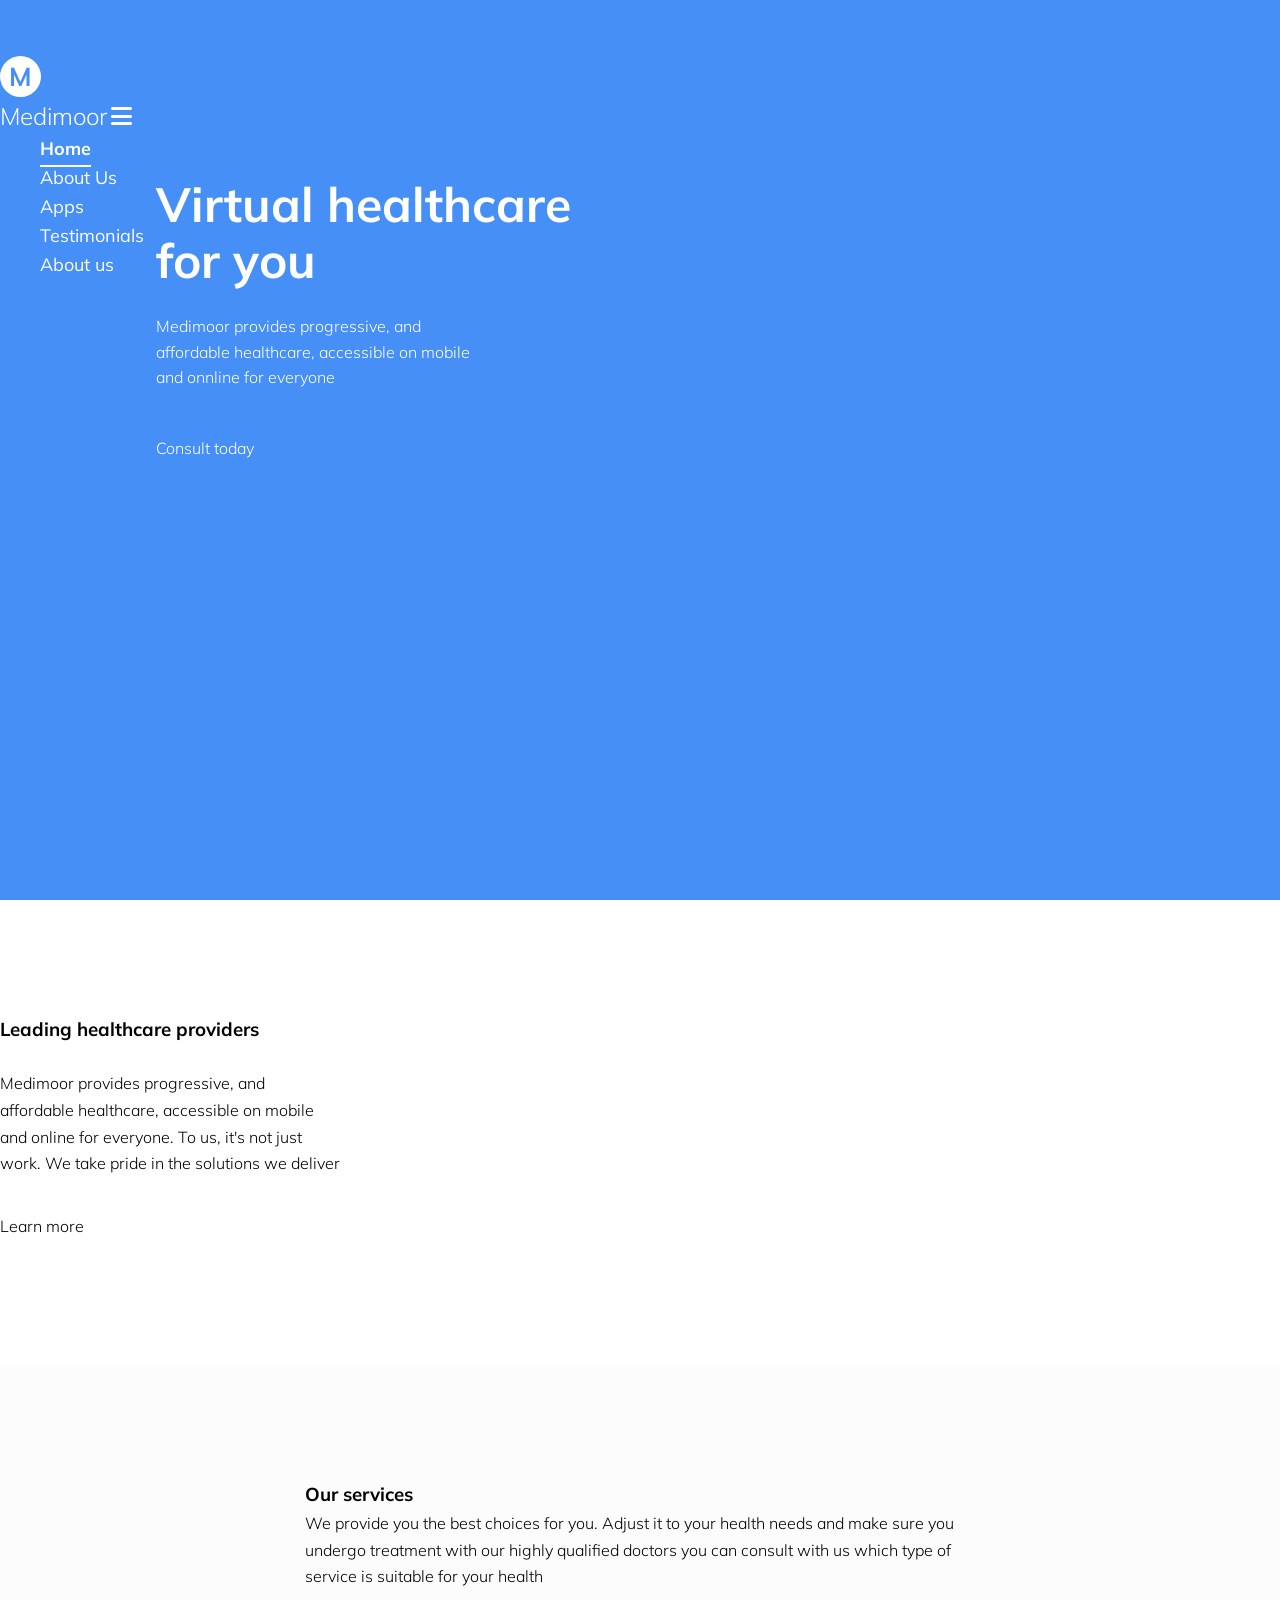
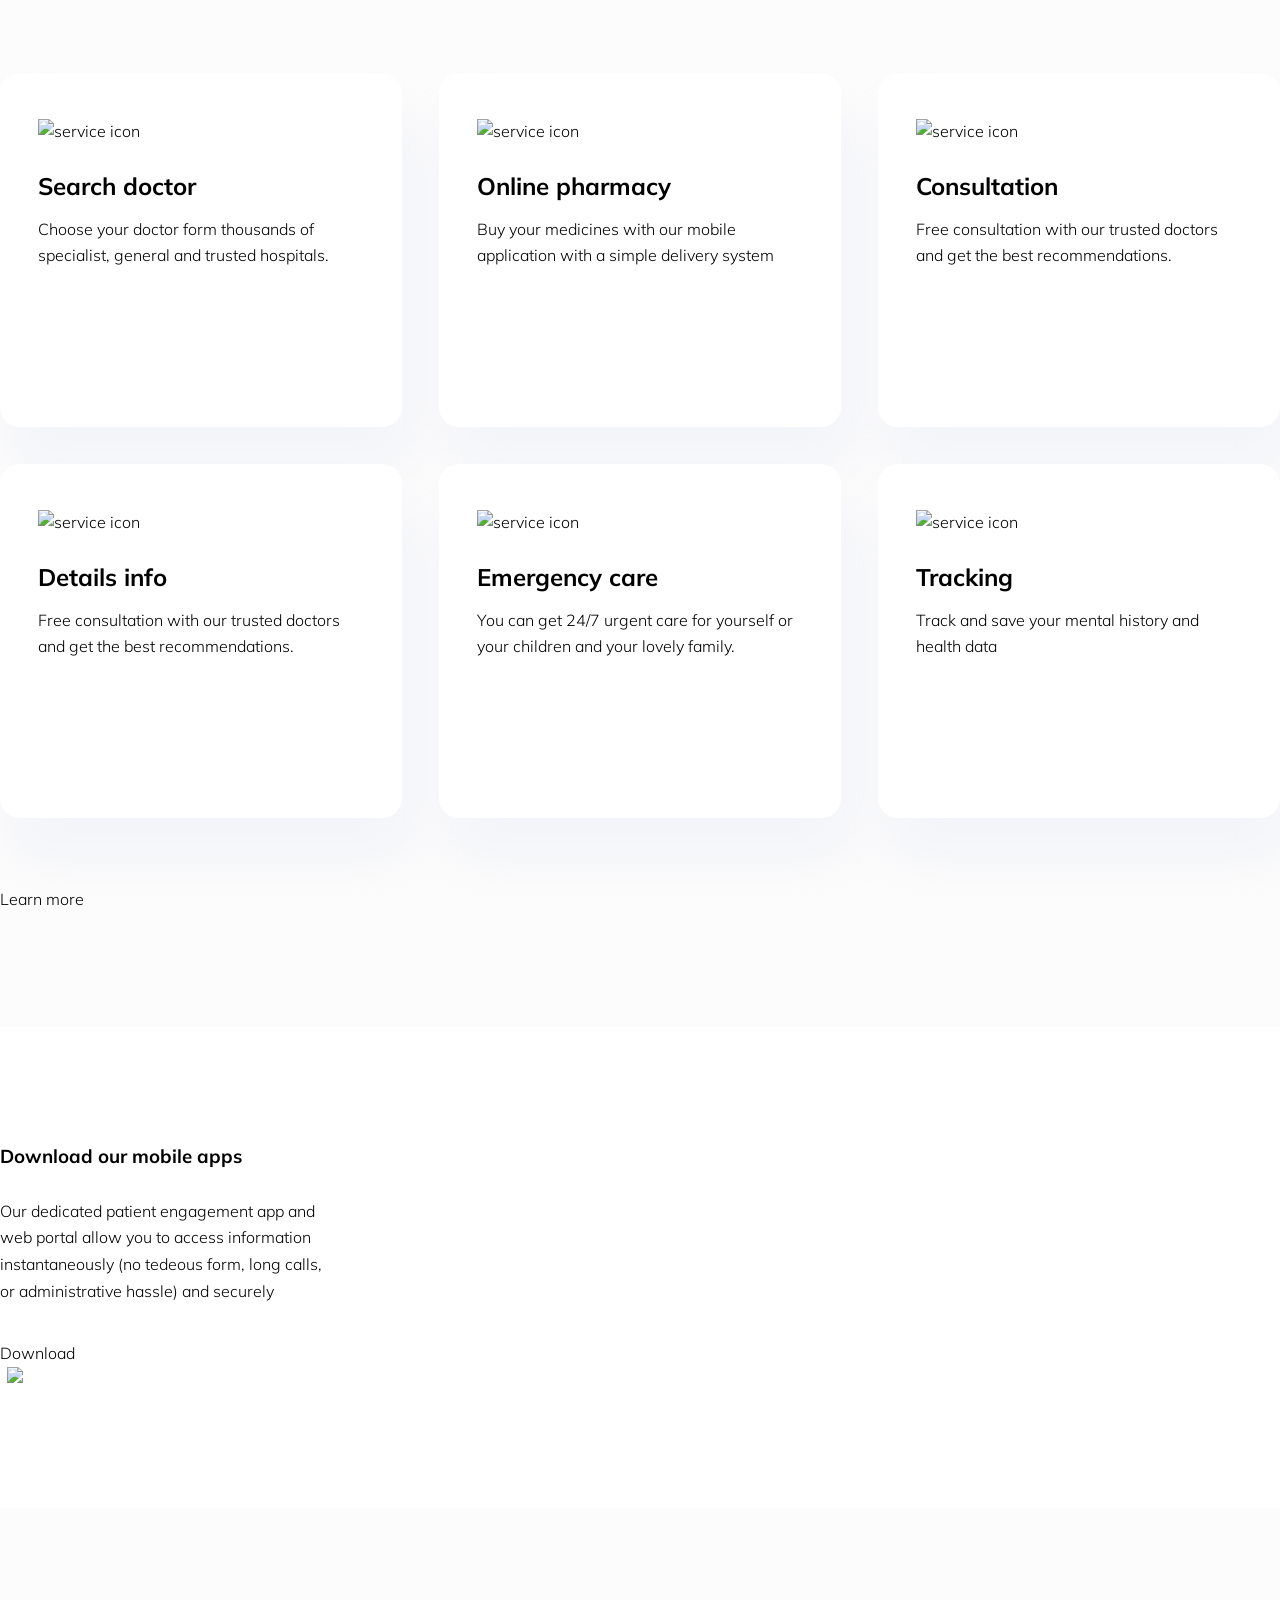
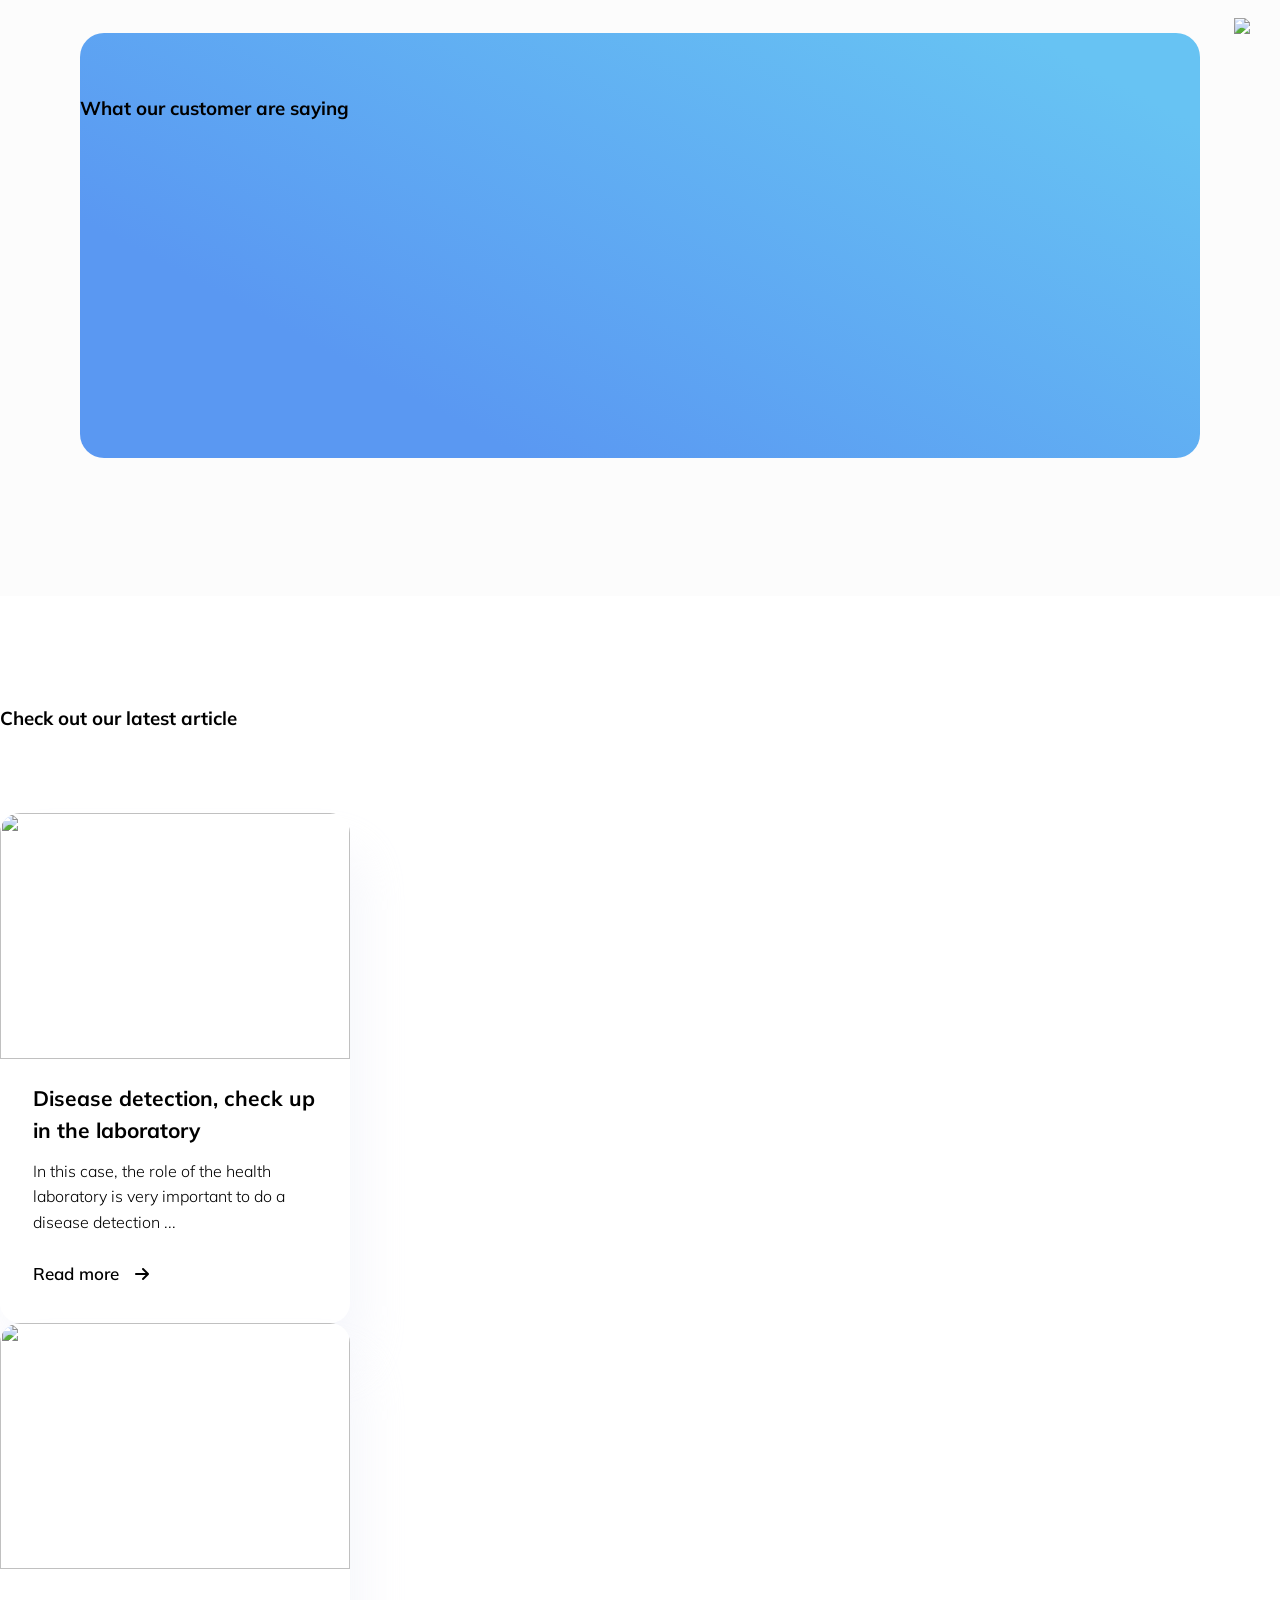
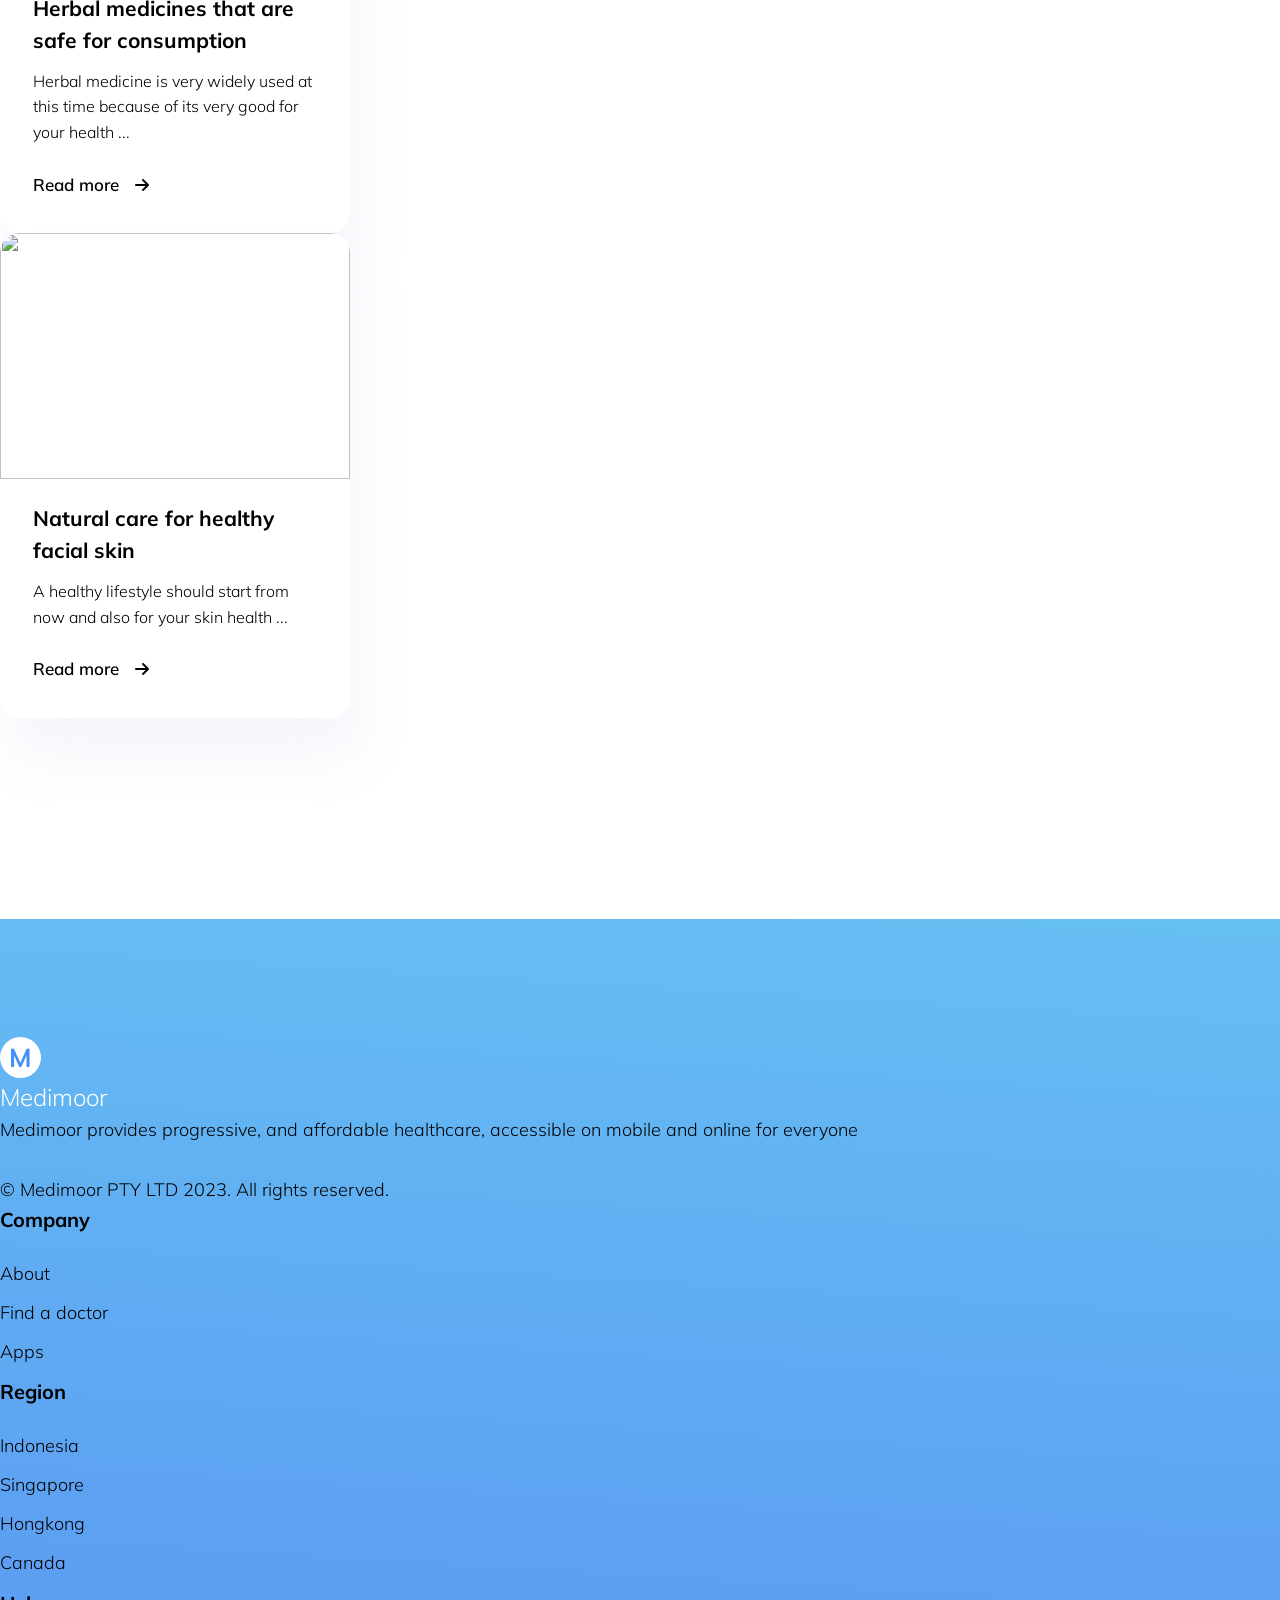
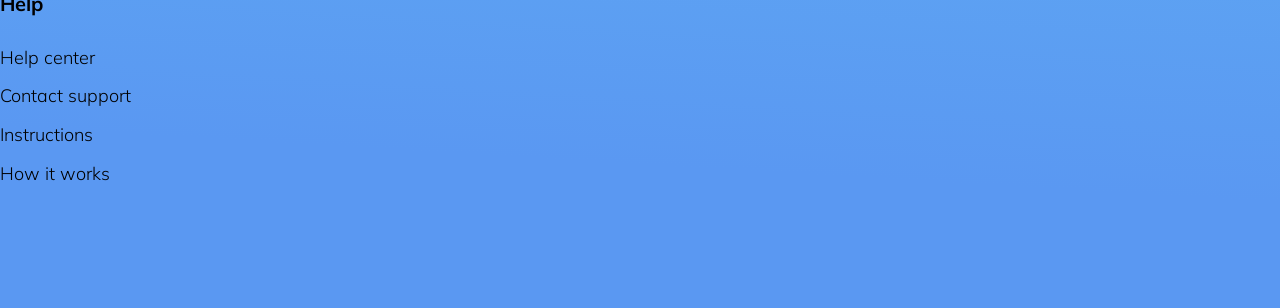
==== index.html @ f3611251 "initialising work" ====
<!doctype html>
<html>
  <head>
    <meta charset="utf-8" />
    <meta http-equiv="X-UA-Compatible" content="IE=edge" />
    <title>Medimoor</title>
    <meta name="description" content="" />
    <meta name="viewport" content="width=device-width, initial-scale=1" />
    <!-- font awesome -->
    <link
      rel="stylesheet"
      href="https://cdnjs.cloudflare.com/ajax/libs/font-awesome/6.4.0/css/all.min.css"
      integrity="sha512-iecdLmaskl7CVkqkXNQ/ZH/XLlvWZOJyj7Yy7tcenmpD1ypASozpmT/E0iPtmFIB46ZmdtAc9eNBvH0H/ZpiBw=="
      crossorigin="anonymous"
      referrerpolicy="no-referrer"
    />
    <!-- owl carousel -->
    <link
      rel="stylesheet"
      href="https://cdnjs.cloudflare.com/ajax/libs/OwlCarousel2/2.3.4/assets/owl.carousel.min.css"
      integrity="sha512-tS3S5qG0BlhnQROyJXvNjeEM4UpMXHrQfTGmbQ1gKmelCxlSEBUaxhRBj/EFTzpbP4RVSrpEikbmdJobCvhE3g=="
      crossorigin="anonymous"
      referrerpolicy="no-referrer"
    />
    <link
      rel="stylesheet"
      href="https://cdnjs.cloudflare.com/ajax/libs/OwlCarousel2/2.3.4/assets/owl.theme.default.min.css"
      integrity="sha512-sMXtMNL1zRzolHYKEujM2AqCLUR9F2C4/05cdbxjjLSRvMQIciEPCQZo++nk7go3BtSuK9kfa/s+a4f4i5pLkw=="
      crossorigin="anonymous"
      referrerpolicy="no-referrer"
    />
    <!-- custom css -->
    <link rel="stylesheet" href="assets/css/main.css" />
    <link rel="stylesheet" href="assets/css/utilities.css" />
    <!-- normalize.css -->
    <link
      rel="stylesheet"
      href="https://cdnjs.cloudflare.com/ajax/libs/normalize/8.0.1/normalize.min.css"
      integrity="sha512-NhSC1YmyruXifcj/KFRWoC561YpHpc5Jtzgvbuzx5VozKpWvQ+4nXhPdFgmx8xqexRcpAglTj9sIBWINXa8x5w=="
      crossorigin="anonymous"
      referrerpolicy="no-referrer"
    />
  </head>
  <body>
    <div class="page-wrapper">
      <!-- header -->
      <header class="header">
        <nav class="navbar">
          <div class="container">
            <div
              class="navbar-content d-flex justify-content-between align-items-center"
            >
              <div
                class="brand-and-toggler d-flex align-items-center justify-content-between"
              >
                <a href="#" class="navbar-brand d-flex align-items-center">
                  <span class="brand-shape d-inline-block text-white">M</span>
                  <span class="brand-text fw-7">Medimoor</span>
                </a>
                <button type="button" class="d-none navbar-show-btn">
                  <i class="fas fa-bars"></i>
                </button>
              </div>

              <div class="navbar-box">
                <button type="button" class="navbar-hide-btn">
                  <i class="fas fa-times"></i>
                </button>

                <ul class="navbar-nav d-flex align-items-center">
                  <li class="nav-item">
                    <a
                      href="#"
                      class="nav-link text-white nav-active text-nowrap"
                      >Home</a
                    >
                  </li>
                  <li class="nav-item">
                    <a href="#" class="nav-link text-white text-nowrap"
                      >About Us</a
                    >
                  </li>
                  <li class="nav-item">
                    <a href="#" class="nav-link text-white text-nowrap">Apps</a>
                  </li>
                  <li class="nav-item">
                    <a href="#" class="nav-link text-white text-nowrap"
                      >Testimonials</a
                    >
                  </li>
                  <li class="nav-item">
                    <a href="#" class="nav-link text-white text-nowrap"
                      >About us</a
                    >
                  </li>
                </ul>
              </div>
            </div>
          </div>
        </nav>

        <div class="element-one">
          <img src="assets/images/element-img-1.png" alt="" />
        </div>

        <div class="banner">
          <div class="container">
            <div class="banner-content">
              <div class="banner-left">
                <div class="content-wrapper">
                  <h1 class="banner-title">
                    Virtual healthcare <br />
                    for you
                  </h1>
                  <p class="text text-white">
                    Medimoor provides progressive, and affordable healthcare,
                    accessible on mobile and onnline for everyone
                  </p>
                  <a href="#" class="btn btn-secondary">Consult today</a>
                </div>
              </div>

              <div
                class="banner-right d-flex align-items-center justify-content-end"
              >
                <img src="assets/images/banner-image.png" alt="" />
              </div>
            </div>
          </div>
        </div>
      </header>
      <!-- end of header -->

      <main>
        <section class="sc-grid sc-grid-two">
          <div class="container">
            <div class="grid-content d-grid align-items-center">
              <div class="grid-img">
                <img src="assets/images/health-care-img.png" alt="" />
              </div>
              <div class="grid-text">
                <div class="content-wrapper text-start">
                  <div class="title-box">
                    <h3 class="title-box-name text-white">
                      Leading healthcare providers
                    </h3>
                    <div class="title-separator mx-auto"></div>
                  </div>

                  <p class="text title-box-text text-white">
                    Medimoor provides progressive, and affordable healthcare,
                    accessible on mobile and online for everyone. To us, it's
                    not just work. We take pride in the solutions we deliver
                  </p>
                  <button type="button" class="btn btn-white-outline">
                    Learn more
                  </button>
                </div>
              </div>
            </div>
          </div>
        </section>

        <section class="sc-services sc-grid-one">
          <div class="services-shape">
            <img src="assets/images/curve-shape-1.png" alt="" />
          </div>
          <div class="container">
            <div class="services-content">
              <div class="title-box text-center">
                <div class="content-wrapper">
                  <h3 class="title-box-name">Our services</h3>
                  <div class="title-separator mx-auto"></div>
                  <p class="text title-box-text">
                    We provide you the best choices for you. Adjust it to your
                    health needs and make sure you undergo treatment with our
                    highly qualified doctors you can consult with us which type
                    of service is suitable for your health
                  </p>
                </div>
              </div>

              <div class="services-list">
                <div class="services-item">
                  <div class="item-icon">
                    <img
                      src="assets/images/service-icon-1.png"
                      alt="service icon"
                    />
                  </div>
                  <h5 class="item-title fw-7">Search doctor</h5>
                  <p class="text">
                    Choose your doctor form thousands of specialist, general and
                    trusted hospitals.
                  </p>
                </div>

                <div class="services-item">
                  <div class="item-icon">
                    <img
                      src="assets/images/service-icon-2.png"
                      alt="service icon"
                    />
                  </div>
                  <h5 class="item-title fw-7">Online pharmacy</h5>
                  <p class="text">
                    Buy your medicines with our mobile application with a simple
                    delivery system
                  </p>
                </div>

                <div class="services-item">
                  <div class="item-icon">
                    <img
                      src="assets/images/service-icon-3.png"
                      alt="service icon"
                    />
                  </div>
                  <h5 class="item-title fw-7">Consultation</h5>
                  <p class="text">
                    Free consultation with our trusted doctors and get the best
                    recommendations.
                  </p>
                </div>

                <div class="services-item">
                  <div class="item-icon">
                    <img
                      src="assets/images/service-icon-4.png"
                      alt="service icon"
                    />
                  </div>
                  <h5 class="item-title fw-7">Details info</h5>
                  <p class="text">
                    Free consultation with our trusted doctors and get the best
                    recommendations.
                  </p>
                </div>

                <div class="services-item">
                  <div class="item-icon">
                    <img
                      src="assets/images/service-icon-5.png"
                      alt="service icon"
                    />
                  </div>
                  <h5 class="item-title fw-7">Emergency care</h5>
                  <p class="text">
                    You can get 24/7 urgent care for yourself or your children
                    and your lovely family.
                  </p>
                </div>

                <div class="services-item">
                  <div class="item-icon">
                    <img
                      src="assets/images/service-icon-6.png"
                      alt="service icon"
                    />
                  </div>
                  <h5 class="item-title fw-7">Tracking</h5>
                  <p class="text">
                    Track and save your mental history and health data
                  </p>
                </div>
              </div>

              <div
                class="d-flex align-items-center justify-content-center services-main-btn"
              >
                <button type="button" class="btn btn-primary-outline">
                  Learn more
                </button>
              </div>
            </div>
          </div>
        </section>

        <section class="sc-grid sc-grid-two">
          <div class="container">
            <div class="grid-content d-grid align-items-center">
              <div class="grid-img">
                <img src="assets/images/download-image.png" alt="" />
              </div>
              <div class="grid-text">
                <div class="content-wrapper text-start">
                  <div class="title-box">
                    <h3 class="title-box-name">Download our mobile apps</h3>
                    <div class="title-separator mx-auto"></div>
                  </div>
                  <p class="text title-box-text">
                    Our dedicated patient engagement app and web portal allow
                    you to access information instantaneously (no tedeous form,
                    long calls, or administrative hassle) and securely
                  </p>
                  <button type="button" class="btn btn-primary-outline">
                    Download
                    <img src="assets/images/arrow-down.svg" />
                  </button>
                </div>
              </div>
            </div>
          </div>
        </section>

        <section class="sc-feedback sc-grid-one">
          <div class="container">
            <div class="feedback-content">
              <div class="feedback-element">
                <img src="assets/images/element-img-3.png" />
              </div>
              <div class="feedback-element-2">
                <img src="assets/images/element-img-5.png" />
              </div>
              <div class="title-box text-center">
                <div class="content-wrapper">
                  <h3 class="title-box-name text-white">
                    What our customer are saying
                  </h3>
                  <div class="title-separator mx-auto"></div>
                </div>
              </div>

              <div class="feedback-list feedback-slider owl-carousel owl-theme">
                <div class="feedback-item d-grid">
                  <div class="item-left d-flex align-items-center">
                    <div class="item-img">
                      <img src="assets/images/person-image.png" alt="" />
                    </div>
                    <div class="item-info text-white">
                      <p class="fw-7 name">Edward Newgate</p>
                      <span class="designation fw-4">Founder Circle</span>
                    </div>
                  </div>
                  <div class="item-right">
                    <p class="text text-white">
                      "Our dedicated patient engagement app and web portal allow
                      you to access information instantaneoulsy (no tedeous
                      form, long calls, or administrative hassle) and securely"
                    </p>
                  </div>
                </div>

                <div class="feedback-item d-grid">
                  <div class="item-left d-flex align-items-center">
                    <div class="item-img">
                      <img src="assets/images/person-image.png" alt="" />
                    </div>
                    <div class="item-info text-white">
                      <p class="fw-7 name">Edward Newgate</p>
                      <span class="designation fw-4">Founder Circle</span>
                    </div>
                  </div>
                  <div class="item-right">
                    <p class="text text-white">
                      "Our dedicated patient engagement app and web portal allow
                      you to access information instantaneoulsy (no tedeous
                      form, long calls, or administrative hassle) and securely"
                    </p>
                  </div>
                </div>

                <div class="feedback-item d-grid">
                  <div class="item-left d-flex align-items-center">
                    <div class="item-img">
                      <img src="assets/images/person-image.png" alt="" />
                    </div>
                    <div class="item-info text-white">
                      <p class="fw-7 name">Simon Paul</p>
                      <span class="designation fw-4">Founder Circle</span>
                    </div>
                  </div>
                  <div class="item-right">
                    <p class="text text-white">
                      "Our dedicated patient engagement app and web portal allow
                      you to access information instantaneoulsy (no tedeous
                      form, long calls, or administrative hassle) and securely"
                    </p>
                  </div>
                </div>

                <div class="feedback-item d-grid">
                  <div class="item-left d-flex align-items-center">
                    <div class="item-img">
                      <img src="assets/images/person-image.png" alt="" />
                    </div>
                    <div class="item-info text-white">
                      <p class="fw-7 name">John Doe</p>
                      <span class="designation fw-4">Founder Circle</span>
                    </div>
                  </div>
                  <div class="item-right">
                    <p class="text text-white">
                      "Our dedicated patient engagement app and web portal allow
                      you to access information instantaneoulsy (no tedeous
                      form, long calls, or administrative hassle) and securely"
                    </p>
                  </div>
                </div>
              </div>
            </div>
          </div>
        </section>

        <section class="sc-articles">
          <div class="articles-shape">
            <img src="assets/images/curve-shape-2.png" alt="" />
          </div>
          <div class="container">
            <div class="articles-content">
              <div class="articles-element">
                <img src="assets/images/element-img-2.png" alt="" />
              </div>
              <div class="title-box text-center">
                <div class="content-wrapper">
                  <h3 class="title-box-name">Check out our latest article</h3>
                  <div class="title-separator mx-auto"></div>
                </div>
              </div>

              <div
                class="articles-list d-flex flex-wrap justify-content-center"
              >
                <article class="articles-item">
                  <div class="item-img">
                    <img src="assets/images/article-img-1.png" />
                  </div>
                  <div class="item-body">
                    <div class="item-title">
                      Disease detection, check up in the laboratory
                    </div>
                    <p class="text">
                      In this case, the role of the health laboratory is very
                      important to do a disease detection ...
                    </p>
                    <a
                      href="#"
                      class="item-link text-blue d-flex align-items-baseline"
                    >
                      <span class="item-link-text">Read more</span>
                      <span class="item-link-icon">
                        <i class="fas fa-arrow-right"></i>
                      </span>
                    </a>
                  </div>
                </article>

                <article class="articles-item">
                  <div class="item-img">
                    <img src="assets/images/article-img-2.png" />
                  </div>
                  <div class="item-body">
                    <div class="item-title">
                      Herbal medicines that are safe for consumption
                    </div>
                    <p class="text">
                      Herbal medicine is very widely used at this time because
                      of its very good for your health ...
                    </p>
                    <a
                      href="#"
                      class="item-link text-blue d-flex align-items-baseline"
                    >
                      <span class="item-link-text">Read more</span>
                      <span class="item-link-icon">
                        <i class="fas fa-arrow-right"></i>
                      </span>
                    </a>
                  </div>
                </article>

                <article class="articles-item">
                  <div class="item-img">
                    <img src="assets/images/article-img-3.png" />
                  </div>
                  <div class="item-body">
                    <div class="item-title">
                      Natural care for healthy facial skin
                    </div>
                    <p class="text">
                      A healthy lifestyle should start from now and also for
                      your skin health ...
                    </p>
                    <a
                      href="#"
                      class="item-link text-blue d-flex align-items-baseline"
                    >
                      <span class="item-link-text">Read more</span>
                      <span class="item-link-icon">
                        <i class="fas fa-arrow-right"></i>
                      </span>
                    </a>
                  </div>
                </article>
              </div>
            </div>
          </div>
        </section>
      </main>

      <footer class="footer">
        <div class="container">
          <div class="footer-content">
            <div class="footer-list d-grid text-white">
              <div class="footer-item">
                <a href="#" class="navbar-brand d-flex align-items-center">
                  <span class="brand-shape d-inline-block text-white">M</span>
                  <span class="brand-text fw-7">Medimoor</span>
                </a>
                <p class="text-white">
                  Medimoor provides progressive, and affordable healthcare,
                  accessible on mobile and online for everyone
                </p>
                <p class="text-white copyright-text">
                  &copy; Medimoor PTY LTD 2023. All rights reserved.
                </p>
              </div>

              <div class="footer-item">
                <h3 class="footer-item-title">Company</h3>
                <ul class="footer-links">
                  <li><a href="#">About</a></li>
                  <li><a href="#">Find a doctor</a></li>
                  <li><a href="#">Apps</a></li>
                </ul>
              </div>

              <div class="footer-item">
                <h3 class="footer-item-title">Region</h3>
                <ul class="footer-links">
                  <li><a href="#">Indonesia</a></li>
                  <li><a href="#">Singapore</a></li>
                  <li><a href="#">Hongkong</a></li>
                  <li><a href="#">Canada</a></li>
                </ul>
              </div>

              <div class="footer-item">
                <h3 class="footer-item-title">Help</h3>
                <ul class="footer-links">
                  <li><a href="#">Help center</a></li>
                  <li><a href="#">Contact support</a></li>
                  <li><a href="#">Instructions</a></li>
                  <li><a href="#">How it works</a></li>
                </ul>
              </div>
            </div>
          </div>
        </div>

        <div class="footer-element-1">
          <img src="assets/images/element-img-4.png" alt="" />
        </div>
        <div class="footer-element-2">
          <img src="assets/images/element-img-5.png" alt="" />
        </div>
      </footer>
    </div>

    <!-- jquery cdn -->
    <script
      src="https://code.jquery.com/jquery-3.6.4.js"
      integrity="sha256-a9jBBRygX1Bh5lt8GZjXDzyOB+bWve9EiO7tROUtj/E="
      crossorigin="anonymous"
    ></script>
    <!-- owl carousel -->
    <script
      src="https://cdnjs.cloudflare.com/ajax/libs/OwlCarousel2/2.3.4/owl.carousel.min.js"
      integrity="sha512-bPs7Ae6pVvhOSiIcyUClR7/q2OAsRiovw4vAkX+zJbw3ShAeeqezq50RIIcIURq7Oa20rW2n2q+fyXBNcU9lrw=="
      crossorigin="anonymous"
      referrerpolicy="no-referrer"
    ></script>
    <!-- custom js -->
    <script src="assets/js/script.js"></script>
  </body>
</html>
---- assets/css/main.css ----
@import url('https://fonts.googleapis.com/css2?family=Mulish:ital,wght@0,200;0,300;0,400;0,500;0,600;0,700;0,800;0,900;0,1000;1,200;1,300;1,400;1,500;1,600;1,700;1,800;1,900;1,1000&display=swap');


:root{
    --clr-blue: #458ff6;
    --clr-black: #000;
    --clr-white: #fff;
    --clr-gray: #fcfcfc;
    --clr-dark-blue: #233348;
    --clr-dark-purple: #1f1534;
    --font-family-mulish: 'Mulish', sans-serif;
    --transition-default: all 300ms ease-in-out;
}

html{
    scroll-behavior: smooth;
    -moz-osx-font-smoothing: grayscale;
    -webkit-font-smoothing: antialiased;
    text-rendering: optimizeLegibility;
    -webkit-text-size-adjust: 100%;
}

/* some resets & configuration */
*,
*::before,
*::after{
    box-sizing: border-box;
    margin: 0;
    padding: 0;
}

ul, ol{
    list-style-type: none;
}
a{
    text-decoration: none;
    color: unset;
    transition: var(--transition-default);
}

a:focus, a:hover{
    color: unset;
}

img, picture, video, canvas, svg{
    max-width: 100%;
    display: block;
}
input, button, textarea, select{
    font: inherit;
    outline: 0;
}
h1, h2, h3, h4, h5, h6{
    overflow-wrap: break-word;
}
textarea{
    resize: none;
}
img, object, embed, video{
    max-width: 100%;
}

body{
    font-family: var(--font-family-mulish);
    line-height: 1.6;
    height: 100%;
    font-weight: 300;
}

button{
    background-color: transparent;
    border: none;
    cursor: pointer;
}
.page-wrapper{
    overflow: hidden!important;
}

/* header section  & navbar */
.header{
    position: relative;
    min-height: 100vh;
    background-color: var(--clr-blue);
}
.header *{
    color: var(--clr-white);
}
.navbar{
    padding: 56px 0 80px 0;
}
.brand-and-toggler{
    width: 100%;
}
.navbar-content{
    height: 41px;
}
.navbar-brand .brand-shape{
    width: 41px;
    height: 41px;
    border-radius: 50%;
    background-color: var(--clr-white);
    font-size: 26px;
    display: flex;
    align-items: center;
    justify-content: center;
    font-weight: 700;
    margin-right: 12px;
    color: var(--clr-blue);
}

.navbar-brand .brand-text{
    color: var(--clr-white);
    font-size: 24px;
}
.nav-item{
    margin-left: 40px;
}
.nav-link{
    font-weight: 400;
    font-size: 18px;
}
.nav-link:hover{
    opacity: 0.9;
}
.nav-link.nav-active{
    position: relative;
    color: var(--clr-white);
    font-weight: 700;
    opacity: 1;
}
.nav-link.nav-active::after{
    content: "";
    position: absolute;
    bottom: -7px;
    left: 0;
    width: 100%;
    height: 2px;
    background-color: var(--clr-white);
}
.navbar-show-btn{
    font-size: 24px;
    cursor: pointer;
}

.navbar-hide-btn{
    display: none;
    cursor: pointer;
    transition: var(--transition-default);
}
.navbar-hide-btn:hover{
    opacity: 0.8;
}
.element-one{
    position: absolute;
    top: calc(56px + 41px + 63px);
    left: 0;
}
.element-one img{
    width: 60px;
}

/* banner */
.banner-title{
    font-size: 48px;
    line-height: 1.166;
}
.banner-content{
    display: grid;
    column-gap: 78px;
    grid-template-columns: repeat(2, 1fr);
    align-items: center;
}
.banner-left .content-wrapper{
    max-width: 445px;
    margin-left: auto;
}
.banner-left .content-wrapper p{
    max-width: 340px;
}
.banner-left .text{
    margin-top: 25px;
    margin-bottom: 45px;
}

/* services */
.sc-services{
    padding-top: 179px;
    padding-bottom: 115.9px;
    position: relative;
    overflow: hidden;
}
.sc-services .content-wrapper{
    max-width: 670px;
    margin-right: auto;
    margin-left: auto;
}
.sc-services .content-wrapper .text{
    line-height: 1.6667;
}
.services-list{
    margin-top: calc(83px - 18.5px);
    margin-bottom: -18.5px;
    margin-right: -18.5px;
    margin-left: -18.5px;
    display: flex;
    flex-wrap: wrap;
}
.services-item{
    box-shadow: 10px 40px 50px 0px #e5e9f666;
    background-color: var(--clr-white);
    border-radius: 20px;
    width: 350px;
    min-height: 354px;
    padding: 46px 38px;
    margin: 18.5px;
    width: calc(33.3333% - 37px);
    transition: var(--transition-default);
}
.services-item:hover{
    box-shadow:  rgba(0, 0, 0, 0.1) 0 20px 25px -5px, rgba(0, 0, 0, 0.04) 0 10px 10px -5px;
}
.services-item .item-title{
    font-size: 24px;
    margin-top: 22px;
    margin-bottom: 12px;
}
.services-shape{
    position: absolute;
    z-index: -1;
    top: 290px;
    left: -70px;
}
.services-main-btn{
    margin-top: 69px;
}

/* grid block one */
.grid-content .content-wrapper{
    max-width: 360px;
}
.grid-content{
    grid-template-columns: repeat(2, 1fr);
    column-gap: 137px;
}
.grid-content .title-box .title-separator{
    margin-left: 0;
    margin-top: 26px;
}
.grid-content .text{
    line-height: 1.667;
}
.grid-content .btn{
    margin-top: 37px;
}

/* grid one */
.sc-grid-one{
    padding: 115.5px 0 114.5px 0;
    background-color: var(--clr-gray);
}
.sc-grid-one .grid-content .title-box .title-separator{
    background-color: var(--clr-white);
}

/* grid two */
.sc-grid-two{
    padding: 114.5px 0 125px 0;
}
.sc-grid-two .grid-content .grid-img{
    order: 2;
}
.sc-grid-two .grid-content .grid-text .content-wrapper{
    max-width: 340px;
}
.sc-grid-two .btn:hover img{
    filter: invert(100%) brightness(100);
}
.sc-grid-two .grid-content .grid-text{
    margin-left: auto;
}
.sc-grid-two .btn img{
    margin-left: 7px;
}

/* feedback section */
.sc-feedback{
    padding: 125px 0 138px 0;
}
.feedback-content{
    max-width: 1120px;
    background: linear-gradient(208.18deg, #67c3f3 9.05%, #5a98f2 76.74%);
    border-radius: 24px;
    margin-right: auto;
    margin-left: auto;
    min-height: 425px;
    position: relative;
}
.feedback-content .title-box{
    padding-top: 61px;
}
.feedback-content .title-box .title-separator{
    background-color: var(--clr-white);
}
.feedback-content .feedback-element{
    position: absolute;
    right: -50px;
    top: -15px;
    z-index: 1;
}
.feedback-content .feedback-element-2{
    position: absolute;
    bottom: 50px;
    left: -52px;
    z-index: -1;
}
.feedback-item .item-left .item-info{
    margin-left: 29px;
}
.feedback-item{
    padding: 66px 124px 86px;
    align-items: center;
    grid-template-columns: repeat(2, 1fr);
    column-gap: 111px;
}
.feedback-item .item-img{
    width: 141px;
    height: 141px;
    border-radius: 50%;
    overflow: hidden;
    border: 4px solid var(--clr-white);
}
.feedback-item .item-img img{
    width: 100%;
    height: 100%;
    object-fit: cover;
    object-position: 50%;
}
.feedback-item .item-info .name{
    font-size: 22px;
}
.feedback-item .item-info .designation{
    font-size: 18px;
}
.feedback-item .item-right{
    max-width: 340px;
    line-height: 1.57;
}
.feedback-list{
    position: relative;
}
.feedback-list .owl-dots{
    position: absolute;
    left: 50%;
    transform: translateX(-50%);
    top: calc(100% + 40px);
}
.feedback-list .owl-dots .owl-dot span{
    background-color: var(--clr-blue)!important;
    opacity: 0.3;
}
.feedback-list .owl-dots .owl-dot:hover span{
    background-color: var(--clr-blue)!important;
    opacity: 1;
}
.feedback-list .owl-dots .owl-dot.active span{
    opacity: 1;
}
.feedback-list .owl-nav{
    position: absolute;
    top: calc(100% + 24px);
    left: 50%;
    transform: translateX(-50%);
}
.feedback-list .owl-nav button:hover{
    background-color:transparent!important;
    color: var(--clr-blue)!important;
}
.feedback-list .owl-nav .owl-prev{
    margin-right: 286px;
}
.feedback-list .owl-nav{
    color: var(--clr-blue);
    opacity: 1;
}
.feedback-list .owl-nav .disabled{
    opacity: 0.3;
}

/* articles */
.sc-articles{
    position: relative;
    padding: 108px 0 64.5px 0;
}
.articles-item{
    box-shadow: 10px 40px 50px 0px #e5e9f666;
    border-radius: 20px;
    background-color: var(--clr-white);
    max-width: 350px;
}
.articles-list{
    margin-right: -17px;
    margin-left: -17px;
    margin-top: 79px;
}
.articles-shape{
    position: absolute;
    right: 0;
    top: 200px;
    z-index: -1;
}
.articles-item{
    width: calc(33.3333% - 34px);
    overflow: hidden;
    margin: 0 17px;
    transition: var(--transition-default);
}
.articles-item:hover{
    box-shadow: rgba(0, 0, 0, 0.1) 0px 20px 25px -5px, rgba(0, 0, 0, 0.04) 0px 10px 10px -5px;
}
.articles-item .item-img{
    height: 246px;
    overflow: hidden;
}
.articles-item .item-img img{
    width: 100%;
    height: 100%;
    object-fit: cover;
}
.articles-item .item-body{
    padding: 24px 33px 35px;
}
.articles-item .item-title{
    font-weight: 700;
    line-height: 1.52;
    font-size: 21px;
    margin-bottom: 12px;
}
.articles-item .text{
    font-weight: 300;
    font-size: 16px;
    margin-bottom: 25px;
}
.articles-item .item-link-text{
    font-weight: 600;
    font-size: 17px;
}
.articles-item .item-link-icon{
    margin-left: 12px;
}
.articles-item .item-link:hover{
    color: #1472f4;
}
.articles-content{
    position: relative;
}
.articles-element{
    position: absolute;
    top: 105px;
    left: -5px;
    z-index: -1;
}

/* footer */
.footer{
    margin-top: 136.6px;
    background: linear-gradient(183.41deg, #67c3f3 -8.57%, #5a98f2 82.96%);
    padding-top: 118px;
    padding-bottom: 109px;
    position: relative;
}

.footer .navbar-brand{
    margin-bottom: 17px;
}

.footer .navbar-brand .brand-shape{
    background-color: var(--clr-white);
    color: var(--clr-blue);
}
.footer .navbar-brand .brand-text{
    color: var(--clr-white);
}

.footer-list{
    grid-template-columns: 3fr 1fr 1fr 1fr;
    column-gap: 80px;
    row-gap: 40px;
}
.footer-item:nth-child(1){
    padding-right: 100px;
}
.footer-item:nth-child(1) p{
    font-weight: 300;
    font-size: 18px;
}
.footer-item:nth-child(1) .copyright-text{
    margin-top: 31px;
    line-height: 1.55;
}
.footer-item-title{
    font-weight: 700;
    font-size: 20px;
    margin-bottom: 24px;
}
.footer-links li a{
    font-weight: 300;
    font-size: 18px;
}
.footer-links li a:hover{
    opacity: 0.95;
    text-decoration: underline;
}
.footer-links li{
    margin-bottom: 10px;
}
.footer-element-1{
    bottom: 0;
    left: 0;
    position: absolute;
}
.footer-element-2{
    position: absolute;
    right: 91px;
    top: -70px;
    z-index: 1;
}

/* Media queries */
@media screen and (max-width: 1120px){
    .feedback-list .feedback-item{
        column-gap: 40px;
    }

    .footer-item:nth-child(1){
        padding-right: 0;
    }

    .footer-list{
        grid-template-columns: repeat(2, 1fr);
    }
}

@media screen and (max-width: 992px){
    .navbar .navbar-show-btn{
        display: block;
    }

    .navbar .navbar-hide-btn i{
        color: var(--clr-black);
    }

    .navbar-box{
        position: fixed;
        right: 0;
        top: 0;
        width: 280px;
        height: 100%;
        box-shadow: rgba(149, 157, 165, 0.4) 0px 8px 24px;
        z-index: 999;
        background-color: var(--clr-white);
        padding: 48px 32px 24px;
        transform: translateX(100%);
        transition: var(--transition-default);
    }

    .navbar-box-show{
        transform: translateX(0);
    }

    .navbar-box .nav-link{
        color: var(--clr-black);
        position: relative;
        padding-bottom: 8px;
    }

    .navbar-box .nav-link::after{
        content: "";
        position: absolute;
        top: 100%;
        left: 50%;
        transform: translateX(-50%);
        height: 1px;
        width: 0;
        background-color: var(--clr-blue);
        transition: var(--transition-default);
    }
    .navbar-box .nav-link:hover{
        color: var(--clr-blue);
    }
    .navbar-box .nav-link:hover::after{
        width: 100%;
    }
    .navbar-box .nav-link.nav-active{
        color: var(--clr-blue);
    }
    .navbar-box .nav-item{
        margin: 12px 0;
    }
    .navbar-box .navbar-nav{
        flex-direction: column;
    }
    .navbar-box .navbar-hide-btn{
        display: block;
        position: absolute;
        right: 16px;
        top: 16px;
        font-size: 24px;
    }

    /* banner */
    .banner-content{
        column-gap: 36px;
        grid-template-columns: repeat(1, 1fr);
    }
    .banner .banner-left .content-wrapper{
        max-width: 540px;
        margin-right: auto;
        margin-left: auto;
        text-align: center;
    }
    .banner-left .content-wrapper p{
        max-width: 100%;
    }
    .banner .banner-right{
        justify-content: center;
        margin-top: 40px;
        max-width: 480px;
        margin-right: auto;
        margin-left: auto;
    }

    /* services */
    .sc-services{
        padding-top: 80px!important;
        padding-bottom: 80px!important;
        position: relative;
        overflow: hidden;
    }

    .services-item{
        width: calc(50% - 37px);
    }

    .sc-services{
        padding-top: 120px;
        padding-bottom: 115.5px;
    }
    .services-shape{
        width: 70%;
        top: 340px;
    }

    /* grid one */
    .sc-grid-one, .sc-grid-two{
        padding: 100px 0;
    }

    .grid-content .content-wrapper{
        max-width: 600px;
        margin-left: auto;
        margin-right: auto;
        text-align: center;
    }
    .grid-content{
        grid-template-columns: repeat(1, 1fr);
    }
    .grid-content .title-box .title-separator{
        margin-left: auto;
    }
    .grid-content .grid-img{
        max-width: 480px;
        margin-right: auto;
        margin-left: auto;
        margin-bottom: 40px;
    }

    .sc-grid.sc-grid-two .grid-content .content-wrapper{
        max-width: 600px;
        margin-left: auto;
        margin-right: auto;
        text-align: center;
    }
    .sc-grid-two .grid-content .grid-text{
        width: 100%;
        margin-right: 0;
        margin-left: 0;
        margin-bottom: 60px;
    }

    /* feedback */
    .sc-feedback{
        padding: 120px;
    }
    .feedback-list .feedback-item{
        grid-template-columns: repeat(1, 1fr);
        padding: 32px;
    }
    .feedback-list .feedback-item .item-right{
        max-width: 100%;
        margin-top: 24px;
    }
    .feedback-list .owl-nav .owl-prev{
        margin-right: 200px;
    }
    .feedback-content .feedback-element{
        width: 40px;
        right: 5px;
        top: 5px;
    }
    .feedback-content .feedback-element-2{
        width: 50px;
        left: 0;
    }

    /* articles */
    .sc-articles{
        padding: 100px 0;
    }
    .articles-content .articles-item{
        width: calc(50% - 34px);
        overflow: hidden;
        margin: 17px;
    }
    .articles-shape{
        width: 50%;
    }
    .articles-element{
        top: 180px;
        width: 60px;
    }

    /* footer */
    .footer-element-1{
        width: 60px;
    }
    .footer-element-22{
        width: 60px;
        right: 0;
        top: -35px;
    }
}

@media screen and (max-width: 768px){
    /* navbar */
    .element-one img{
        width: 40px;
    }
    /* grid one */
    .sc-grid-one, .sc-grid-two{
        padding: 80px 0;
    }

    /* feedback */
    .sc-feedback{
        padding: 80px 0;
    }
    .feedback-list .feedback-item{
        padding-right: 20px;
        padding-left: 20px
    }
    .feedback-list .feedback-item .item-left{
        flex-direction: column;
    }
    .feedback-list .feedback-item .item-left .item-info{
        margin-left: 0;
        text-align: center;
        margin-top: 16px;
    }
    .feedback-list .owl-nav .owl-prev{
        margin-right: 120px;
    }

    /* articles */
    .sc-articles{
        padding: 80px 0;
    }

    /* footer */
    .footer-list{
        grid-template-columns: repeat(1, 1fr);
        text-align: center;
    }
    .footer-list .navbar-brand{
        justify-content: center;
    }
    .footer-list .footer-item:nth-child(1){
        max-width: 450px;
        margin-right: auto;
        margin-left: auto;
    }
}

@media screen and (max-width: 678px){
    .sc-services .services-list{
        margin-right: 0;
        margin-left: 0;
    }

    .services-list .services-item{
        width: 100%;
        margin: 12px 0;
    }

    .articles-list .articles-item{
        width: calc(100% - 34px);
        overflow: hidden;
        max-width: 100%;
    }
}

@media screen and (max-width: 576px){
    .services-item{
        text-align: center;
    }
    .services-item .item-icon img{
        margin-right: auto;
        margin-left: auto;
    }
}

@media screen and (max-width: 450px){
    .navbar-box{
        width: 100%;
    }
}
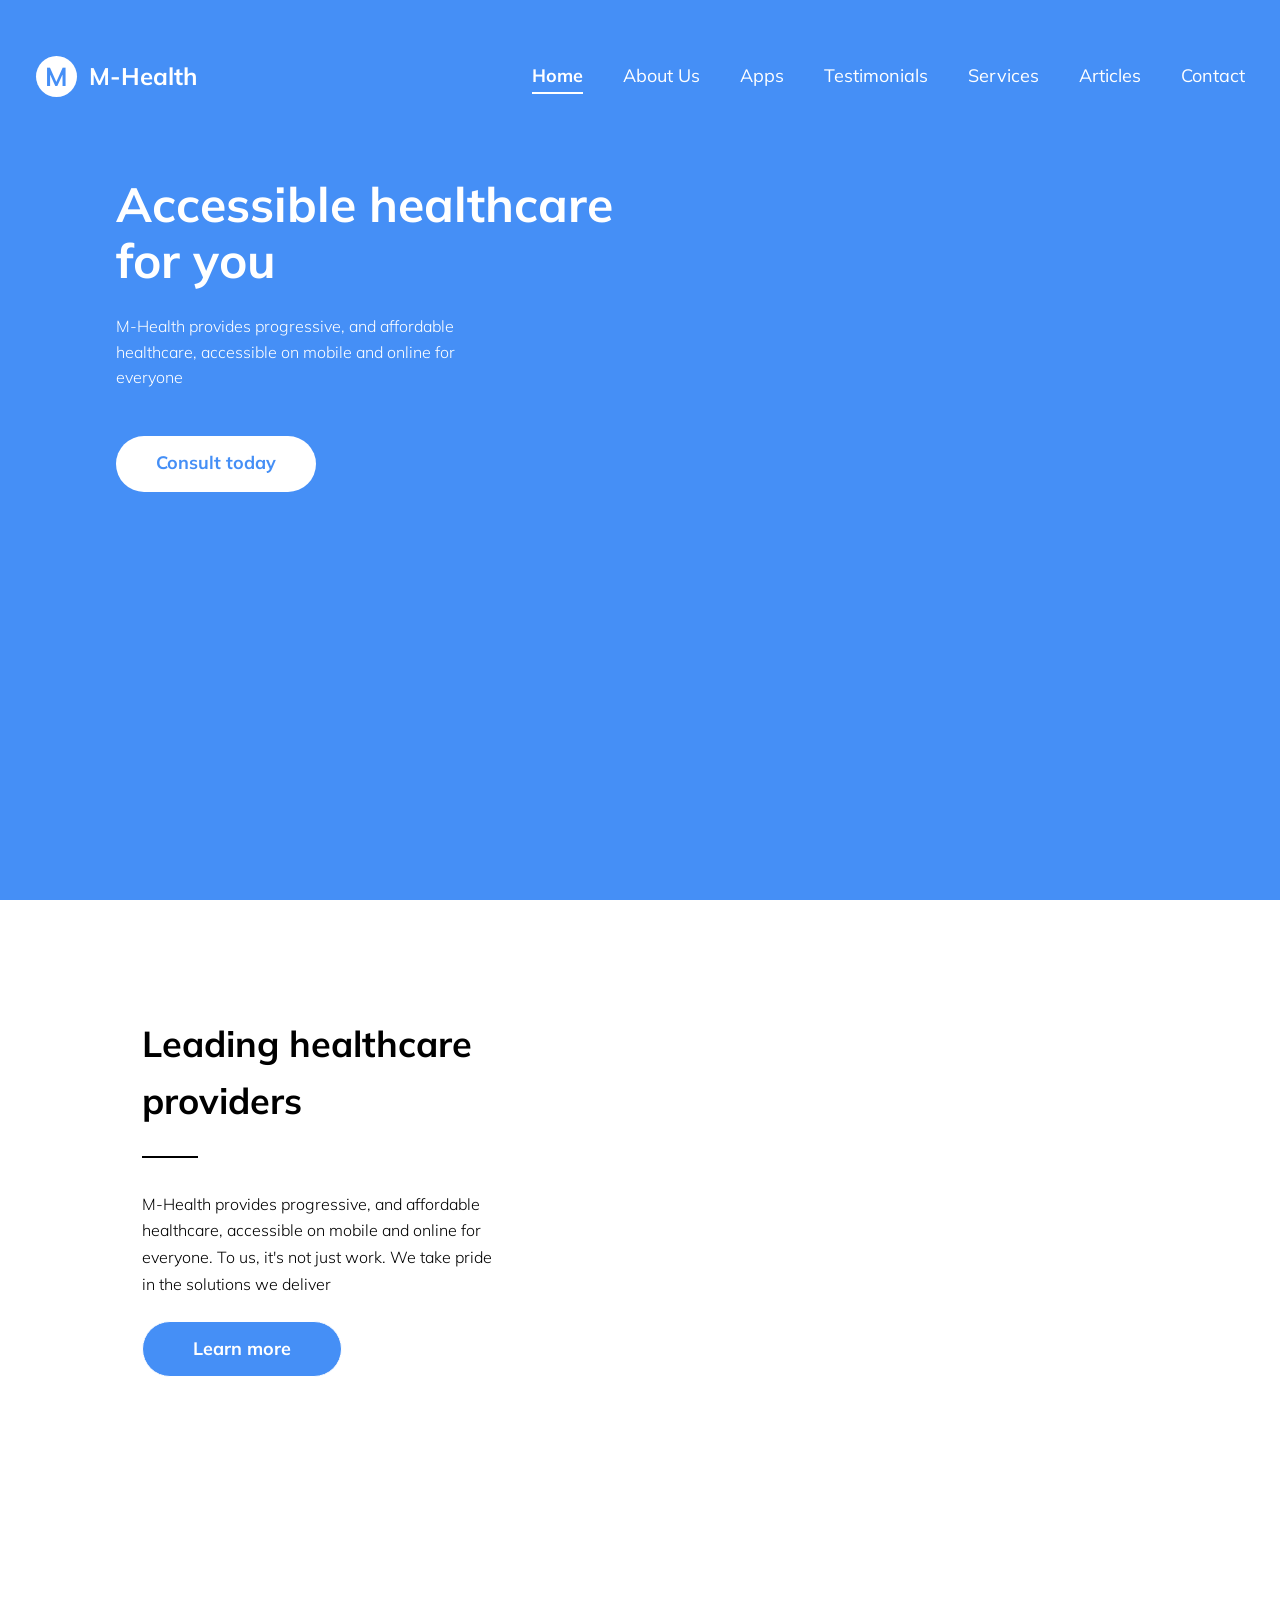
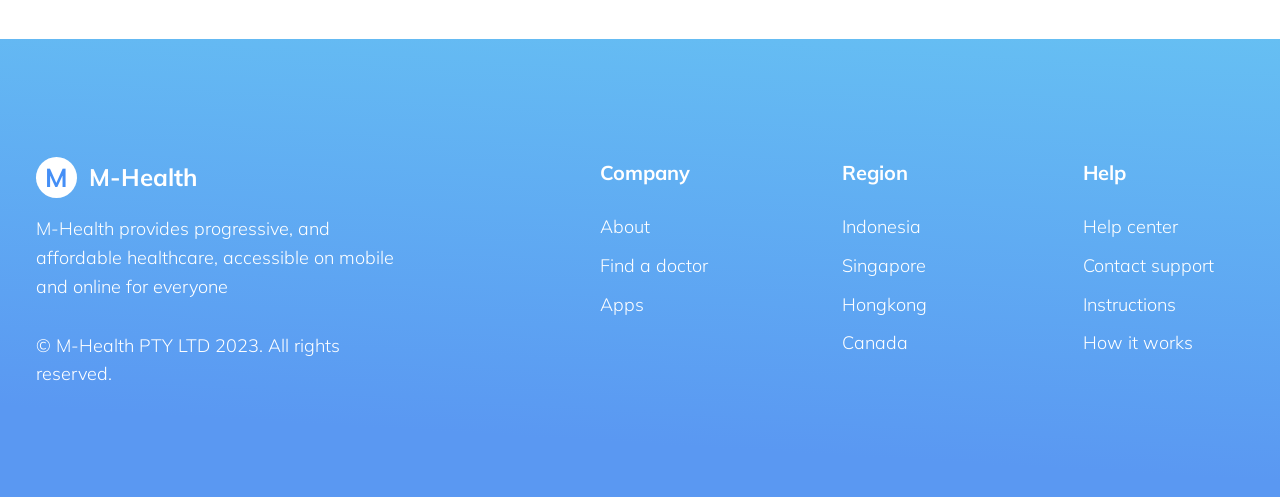
==== commit 5f9c0280: "updated some pages" ====
--- a/index.html
+++ b/index.html
@@ -3,29 +3,14 @@
   <head>
     <meta charset="utf-8" />
     <meta http-equiv="X-UA-Compatible" content="IE=edge" />
-    <title>Medimoor</title>
-    <meta name="description" content="" />
+    <title>M-Health - Home</title>
+    <meta name="description" content="Virtual healthcare for you" />
     <meta name="viewport" content="width=device-width, initial-scale=1" />
     <!-- font awesome -->
     <link
       rel="stylesheet"
       href="https://cdnjs.cloudflare.com/ajax/libs/font-awesome/6.4.0/css/all.min.css"
       integrity="sha512-iecdLmaskl7CVkqkXNQ/ZH/XLlvWZOJyj7Yy7tcenmpD1ypASozpmT/E0iPtmFIB46ZmdtAc9eNBvH0H/ZpiBw=="
-      crossorigin="anonymous"
-      referrerpolicy="no-referrer"
-    />
-    <!-- owl carousel -->
-    <link
-      rel="stylesheet"
-      href="https://cdnjs.cloudflare.com/ajax/libs/OwlCarousel2/2.3.4/assets/owl.carousel.min.css"
-      integrity="sha512-tS3S5qG0BlhnQROyJXvNjeEM4UpMXHrQfTGmbQ1gKmelCxlSEBUaxhRBj/EFTzpbP4RVSrpEikbmdJobCvhE3g=="
-      crossorigin="anonymous"
-      referrerpolicy="no-referrer"
-    />
-    <link
-      rel="stylesheet"
-      href="https://cdnjs.cloudflare.com/ajax/libs/OwlCarousel2/2.3.4/assets/owl.theme.default.min.css"
-      integrity="sha512-sMXtMNL1zRzolHYKEujM2AqCLUR9F2C4/05cdbxjjLSRvMQIciEPCQZo++nk7go3BtSuK9kfa/s+a4f4i5pLkw=="
       crossorigin="anonymous"
       referrerpolicy="no-referrer"
     />
@@ -53,9 +38,9 @@
               <div
                 class="brand-and-toggler d-flex align-items-center justify-content-between"
               >
-                <a href="#" class="navbar-brand d-flex align-items-center">
+                <a href="index.html" class="navbar-brand d-flex align-items-center">
                   <span class="brand-shape d-inline-block text-white">M</span>
-                  <span class="brand-text fw-7">Medimoor</span>
+                  <span class="brand-text fw-7">M-Health</span>
                 </a>
                 <button type="button" class="d-none navbar-show-btn">
                   <i class="fas fa-bars"></i>
@@ -70,27 +55,37 @@
                 <ul class="navbar-nav d-flex align-items-center">
                   <li class="nav-item">
                     <a
-                      href="#"
+                      href="index.html"
                       class="nav-link text-white nav-active text-nowrap"
                       >Home</a
                     >
                   </li>
                   <li class="nav-item">
-                    <a href="#" class="nav-link text-white text-nowrap"
+                    <a href="about.html" class="nav-link text-white text-nowrap"
                       >About Us</a
                     >
                   </li>
                   <li class="nav-item">
-                    <a href="#" class="nav-link text-white text-nowrap">Apps</a>
-                  </li>
-                  <li class="nav-item">
-                    <a href="#" class="nav-link text-white text-nowrap"
+                    <a href="apps.html" class="nav-link text-white text-nowrap">Apps</a>
+                  </li>
+                  <li class="nav-item">
+                    <a href="testimonials.html" class="nav-link text-white text-nowrap"
                       >Testimonials</a
                     >
                   </li>
                   <li class="nav-item">
-                    <a href="#" class="nav-link text-white text-nowrap"
-                      >About us</a
+                    <a href="services.html" class="nav-link text-white text-nowrap"
+                      >Services</a
+                    >
+                  </li>
+                  <li class="nav-item">
+                    <a href="articles.html" class="nav-link text-white text-nowrap"
+                      >Articles</a
+                    >
+                  </li>
+                  <li class="nav-item">
+                    <a href="contact.html" class="nav-link text-white text-nowrap"
+                      >Contact</a
                     >
                   </li>
                 </ul>
@@ -109,14 +104,14 @@
               <div class="banner-left">
                 <div class="content-wrapper">
                   <h1 class="banner-title">
-                    Virtual healthcare <br />
+                    Accessible healthcare <br />
                     for you
                   </h1>
                   <p class="text text-white">
-                    Medimoor provides progressive, and affordable healthcare,
-                    accessible on mobile and onnline for everyone
+                    M-Health provides progressive, and affordable healthcare,
+                    accessible on mobile and online for everyone
                   </p>
-                  <a href="#" class="btn btn-secondary">Consult today</a>
+                  <a href="contact.html" class="btn btn-secondary">Consult today</a>
                 </div>
               </div>
 
@@ -132,7 +127,7 @@
       <!-- end of header -->
 
       <main>
-        <section class="sc-grid sc-grid-two">
+        <section class="sc-grid sc-grid-two loading-section">
           <div class="container">
             <div class="grid-content d-grid align-items-center">
               <div class="grid-img">
@@ -141,357 +136,21 @@
               <div class="grid-text">
                 <div class="content-wrapper text-start">
                   <div class="title-box">
-                    <h3 class="title-box-name text-white">
+                    <h3 class="title-box-name text-black">
                       Leading healthcare providers
                     </h3>
                     <div class="title-separator mx-auto"></div>
                   </div>
 
-                  <p class="text title-box-text text-white">
-                    Medimoor provides progressive, and affordable healthcare,
+                  <p class="text title-box-text text-black">
+                    M-Health provides progressive, and affordable healthcare,
                     accessible on mobile and online for everyone. To us, it's
                     not just work. We take pride in the solutions we deliver
                   </p>
-                  <button type="button" class="btn btn-white-outline">
+                  <a href="about.html" class="btn-second btn-white-outline">
                     Learn more
-                  </button>
+                  </a>
                 </div>
-              </div>
-            </div>
-          </div>
-        </section>
-
-        <section class="sc-services sc-grid-one">
-          <div class="services-shape">
-            <img src="assets/images/curve-shape-1.png" alt="" />
-          </div>
-          <div class="container">
-            <div class="services-content">
-              <div class="title-box text-center">
-                <div class="content-wrapper">
-                  <h3 class="title-box-name">Our services</h3>
-                  <div class="title-separator mx-auto"></div>
-                  <p class="text title-box-text">
-                    We provide you the best choices for you. Adjust it to your
-                    health needs and make sure you undergo treatment with our
-                    highly qualified doctors you can consult with us which type
-                    of service is suitable for your health
-                  </p>
-                </div>
-              </div>
-
-              <div class="services-list">
-                <div class="services-item">
-                  <div class="item-icon">
-                    <img
-                      src="assets/images/service-icon-1.png"
-                      alt="service icon"
-                    />
-                  </div>
-                  <h5 class="item-title fw-7">Search doctor</h5>
-                  <p class="text">
-                    Choose your doctor form thousands of specialist, general and
-                    trusted hospitals.
-                  </p>
-                </div>
-
-                <div class="services-item">
-                  <div class="item-icon">
-                    <img
-                      src="assets/images/service-icon-2.png"
-                      alt="service icon"
-                    />
-                  </div>
-                  <h5 class="item-title fw-7">Online pharmacy</h5>
-                  <p class="text">
-                    Buy your medicines with our mobile application with a simple
-                    delivery system
-                  </p>
-                </div>
-
-                <div class="services-item">
-                  <div class="item-icon">
-                    <img
-                      src="assets/images/service-icon-3.png"
-                      alt="service icon"
-                    />
-                  </div>
-                  <h5 class="item-title fw-7">Consultation</h5>
-                  <p class="text">
-                    Free consultation with our trusted doctors and get the best
-                    recommendations.
-                  </p>
-                </div>
-
-                <div class="services-item">
-                  <div class="item-icon">
-                    <img
-                      src="assets/images/service-icon-4.png"
-                      alt="service icon"
-                    />
-                  </div>
-                  <h5 class="item-title fw-7">Details info</h5>
-                  <p class="text">
-                    Free consultation with our trusted doctors and get the best
-                    recommendations.
-                  </p>
-                </div>
-
-                <div class="services-item">
-                  <div class="item-icon">
-                    <img
-                      src="assets/images/service-icon-5.png"
-                      alt="service icon"
-                    />
-                  </div>
-                  <h5 class="item-title fw-7">Emergency care</h5>
-                  <p class="text">
-                    You can get 24/7 urgent care for yourself or your children
-                    and your lovely family.
-                  </p>
-                </div>
-
-                <div class="services-item">
-                  <div class="item-icon">
-                    <img
-                      src="assets/images/service-icon-6.png"
-                      alt="service icon"
-                    />
-                  </div>
-                  <h5 class="item-title fw-7">Tracking</h5>
-                  <p class="text">
-                    Track and save your mental history and health data
-                  </p>
-                </div>
-              </div>
-
-              <div
-                class="d-flex align-items-center justify-content-center services-main-btn"
-              >
-                <button type="button" class="btn btn-primary-outline">
-                  Learn more
-                </button>
-              </div>
-            </div>
-          </div>
-        </section>
-
-        <section class="sc-grid sc-grid-two">
-          <div class="container">
-            <div class="grid-content d-grid align-items-center">
-              <div class="grid-img">
-                <img src="assets/images/download-image.png" alt="" />
-              </div>
-              <div class="grid-text">
-                <div class="content-wrapper text-start">
-                  <div class="title-box">
-                    <h3 class="title-box-name">Download our mobile apps</h3>
-                    <div class="title-separator mx-auto"></div>
-                  </div>
-                  <p class="text title-box-text">
-                    Our dedicated patient engagement app and web portal allow
-                    you to access information instantaneously (no tedeous form,
-                    long calls, or administrative hassle) and securely
-                  </p>
-                  <button type="button" class="btn btn-primary-outline">
-                    Download
-                    <img src="assets/images/arrow-down.svg" />
-                  </button>
-                </div>
-              </div>
-            </div>
-          </div>
-        </section>
-
-        <section class="sc-feedback sc-grid-one">
-          <div class="container">
-            <div class="feedback-content">
-              <div class="feedback-element">
-                <img src="assets/images/element-img-3.png" />
-              </div>
-              <div class="feedback-element-2">
-                <img src="assets/images/element-img-5.png" />
-              </div>
-              <div class="title-box text-center">
-                <div class="content-wrapper">
-                  <h3 class="title-box-name text-white">
-                    What our customer are saying
-                  </h3>
-                  <div class="title-separator mx-auto"></div>
-                </div>
-              </div>
-
-              <div class="feedback-list feedback-slider owl-carousel owl-theme">
-                <div class="feedback-item d-grid">
-                  <div class="item-left d-flex align-items-center">
-                    <div class="item-img">
-                      <img src="assets/images/person-image.png" alt="" />
-                    </div>
-                    <div class="item-info text-white">
-                      <p class="fw-7 name">Edward Newgate</p>
-                      <span class="designation fw-4">Founder Circle</span>
-                    </div>
-                  </div>
-                  <div class="item-right">
-                    <p class="text text-white">
-                      "Our dedicated patient engagement app and web portal allow
-                      you to access information instantaneoulsy (no tedeous
-                      form, long calls, or administrative hassle) and securely"
-                    </p>
-                  </div>
-                </div>
-
-                <div class="feedback-item d-grid">
-                  <div class="item-left d-flex align-items-center">
-                    <div class="item-img">
-                      <img src="assets/images/person-image.png" alt="" />
-                    </div>
-                    <div class="item-info text-white">
-                      <p class="fw-7 name">Edward Newgate</p>
-                      <span class="designation fw-4">Founder Circle</span>
-                    </div>
-                  </div>
-                  <div class="item-right">
-                    <p class="text text-white">
-                      "Our dedicated patient engagement app and web portal allow
-                      you to access information instantaneoulsy (no tedeous
-                      form, long calls, or administrative hassle) and securely"
-                    </p>
-                  </div>
-                </div>
-
-                <div class="feedback-item d-grid">
-                  <div class="item-left d-flex align-items-center">
-                    <div class="item-img">
-                      <img src="assets/images/person-image.png" alt="" />
-                    </div>
-                    <div class="item-info text-white">
-                      <p class="fw-7 name">Simon Paul</p>
-                      <span class="designation fw-4">Founder Circle</span>
-                    </div>
-                  </div>
-                  <div class="item-right">
-                    <p class="text text-white">
-                      "Our dedicated patient engagement app and web portal allow
-                      you to access information instantaneoulsy (no tedeous
-                      form, long calls, or administrative hassle) and securely"
-                    </p>
-                  </div>
-                </div>
-
-                <div class="feedback-item d-grid">
-                  <div class="item-left d-flex align-items-center">
-                    <div class="item-img">
-                      <img src="assets/images/person-image.png" alt="" />
-                    </div>
-                    <div class="item-info text-white">
-                      <p class="fw-7 name">John Doe</p>
-                      <span class="designation fw-4">Founder Circle</span>
-                    </div>
-                  </div>
-                  <div class="item-right">
-                    <p class="text text-white">
-                      "Our dedicated patient engagement app and web portal allow
-                      you to access information instantaneoulsy (no tedeous
-                      form, long calls, or administrative hassle) and securely"
-                    </p>
-                  </div>
-                </div>
-              </div>
-            </div>
-          </div>
-        </section>
-
-        <section class="sc-articles">
-          <div class="articles-shape">
-            <img src="assets/images/curve-shape-2.png" alt="" />
-          </div>
-          <div class="container">
-            <div class="articles-content">
-              <div class="articles-element">
-                <img src="assets/images/element-img-2.png" alt="" />
-              </div>
-              <div class="title-box text-center">
-                <div class="content-wrapper">
-                  <h3 class="title-box-name">Check out our latest article</h3>
-                  <div class="title-separator mx-auto"></div>
-                </div>
-              </div>
-
-              <div
-                class="articles-list d-flex flex-wrap justify-content-center"
-              >
-                <article class="articles-item">
-                  <div class="item-img">
-                    <img src="assets/images/article-img-1.png" />
-                  </div>
-                  <div class="item-body">
-                    <div class="item-title">
-                      Disease detection, check up in the laboratory
-                    </div>
-                    <p class="text">
-                      In this case, the role of the health laboratory is very
-                      important to do a disease detection ...
-                    </p>
-                    <a
-                      href="#"
-                      class="item-link text-blue d-flex align-items-baseline"
-                    >
-                      <span class="item-link-text">Read more</span>
-                      <span class="item-link-icon">
-                        <i class="fas fa-arrow-right"></i>
-                      </span>
-                    </a>
-                  </div>
-                </article>
-
-                <article class="articles-item">
-                  <div class="item-img">
-                    <img src="assets/images/article-img-2.png" />
-                  </div>
-                  <div class="item-body">
-                    <div class="item-title">
-                      Herbal medicines that are safe for consumption
-                    </div>
-                    <p class="text">
-                      Herbal medicine is very widely used at this time because
-                      of its very good for your health ...
-                    </p>
-                    <a
-                      href="#"
-                      class="item-link text-blue d-flex align-items-baseline"
-                    >
-                      <span class="item-link-text">Read more</span>
-                      <span class="item-link-icon">
-                        <i class="fas fa-arrow-right"></i>
-                      </span>
-                    </a>
-                  </div>
-                </article>
-
-                <article class="articles-item">
-                  <div class="item-img">
-                    <img src="assets/images/article-img-3.png" />
-                  </div>
-                  <div class="item-body">
-                    <div class="item-title">
-                      Natural care for healthy facial skin
-                    </div>
-                    <p class="text">
-                      A healthy lifestyle should start from now and also for
-                      your skin health ...
-                    </p>
-                    <a
-                      href="#"
-                      class="item-link text-blue d-flex align-items-baseline"
-                    >
-                      <span class="item-link-text">Read more</span>
-                      <span class="item-link-icon">
-                        <i class="fas fa-arrow-right"></i>
-                      </span>
-                    </a>
-                  </div>
-                </article>
               </div>
             </div>
           </div>
@@ -501,33 +160,33 @@
       <footer class="footer">
         <div class="container">
           <div class="footer-content">
-            <div class="footer-list d-grid text-white">
-              <div class="footer-item">
-                <a href="#" class="navbar-brand d-flex align-items-center">
+            <div class="footer-list d-grid text-black">
+              <div class="footer-item">
+                <a href="index.html" class="navbar-brand d-flex align-items-center">
                   <span class="brand-shape d-inline-block text-white">M</span>
-                  <span class="brand-text fw-7">Medimoor</span>
+                  <span class="brand-text fw-7">M-Health</span>
                 </a>
                 <p class="text-white">
-                  Medimoor provides progressive, and affordable healthcare,
+                  M-Health provides progressive, and affordable healthcare,
                   accessible on mobile and online for everyone
                 </p>
                 <p class="text-white copyright-text">
-                  &copy; Medimoor PTY LTD 2023. All rights reserved.
+                  &copy; M-Health PTY LTD 2023. All rights reserved.
                 </p>
               </div>
 
               <div class="footer-item">
-                <h3 class="footer-item-title">Company</h3>
-                <ul class="footer-links">
-                  <li><a href="#">About</a></li>
-                  <li><a href="#">Find a doctor</a></li>
-                  <li><a href="#">Apps</a></li>
-                </ul>
-              </div>
-
-              <div class="footer-item">
-                <h3 class="footer-item-title">Region</h3>
-                <ul class="footer-links">
+                <h3 class="footer-item-title text-white">Company</h3>
+                <ul class="footer-links text-white">
+                  <li><a href="about.html">About</a></li>
+                  <li><a href="services.html">Find a doctor</a></li>
+                  <li><a href="apps.html">Apps</a></li>
+                </ul>
+              </div>
+
+              <div class="footer-item">
+                <h3 class="footer-item-title text-white">Region</h3>
+                <ul class="footer-links text-white">
                   <li><a href="#">Indonesia</a></li>
                   <li><a href="#">Singapore</a></li>
                   <li><a href="#">Hongkong</a></li>
@@ -536,12 +195,12 @@
               </div>
 
               <div class="footer-item">
-                <h3 class="footer-item-title">Help</h3>
-                <ul class="footer-links">
-                  <li><a href="#">Help center</a></li>
-                  <li><a href="#">Contact support</a></li>
-                  <li><a href="#">Instructions</a></li>
-                  <li><a href="#">How it works</a></li>
+                <h3 class="footer-item-title text-white">Help</h3>
+                <ul class="footer-links text-white">
+                  <li><a href="contact.html">Help center</a></li>
+                  <li><a href="contact.html">Contact support</a></li>
+                  <li><a href="about.html">Instructions</a></li>
+                  <li><a href="about.html">How it works</a></li>
                 </ul>
               </div>
             </div>
@@ -563,14 +222,7 @@
       integrity="sha256-a9jBBRygX1Bh5lt8GZjXDzyOB+bWve9EiO7tROUtj/E="
       crossorigin="anonymous"
     ></script>
-    <!-- owl carousel -->
-    <script
-      src="https://cdnjs.cloudflare.com/ajax/libs/OwlCarousel2/2.3.4/owl.carousel.min.js"
-      integrity="sha512-bPs7Ae6pVvhOSiIcyUClR7/q2OAsRiovw4vAkX+zJbw3ShAeeqezq50RIIcIURq7Oa20rW2n2q+fyXBNcU9lrw=="
-      crossorigin="anonymous"
-      referrerpolicy="no-referrer"
-    ></script>
     <!-- custom js -->
     <script src="assets/js/script.js"></script>
   </body>
-</html>
+</html>
--- a/assets/css/main.css
+++ b/assets/css/main.css
@@ -157,6 +157,7 @@
 }
 .element-one img{
     width: 60px;
+    margin-left: 60px;
 }
 
 /* banner */
@@ -166,13 +167,13 @@
 }
 .banner-content{
     display: grid;
-    column-gap: 78px;
+    column-gap: 20px;
     grid-template-columns: repeat(2, 1fr);
     align-items: center;
 }
 .banner-left .content-wrapper{
-    max-width: 445px;
-    margin-left: auto;
+    /* max-width: 445px; */
+    margin-left: 80px;
 }
 .banner-left .content-wrapper p{
     max-width: 340px;
@@ -209,9 +210,9 @@
     box-shadow: 10px 40px 50px 0px #e5e9f666;
     background-color: var(--clr-white);
     border-radius: 20px;
-    width: 350px;
-    min-height: 354px;
-    padding: 46px 38px;
+    width: 320px;
+    min-height: 320px;
+    padding: 42px 32px;
     margin: 18.5px;
     width: calc(33.3333% - 37px);
     transition: var(--transition-default);
@@ -246,6 +247,9 @@
     margin-left: 0;
     margin-top: 26px;
 }
+.title-box-text{
+    margin-bottom: 24px;
+}
 .grid-content .text{
     line-height: 1.667;
 }
@@ -268,10 +272,11 @@
 }
 .sc-grid-two .grid-content .grid-img{
     order: 2;
-}
-.sc-grid-two .grid-content .grid-text .content-wrapper{
-    max-width: 340px;
-}
+    margin-right: 60px;
+}
+/* .sc-grid-two .grid-content .grid-text .content-wrapper{
+    max-width: 480px;
+} */
 .sc-grid-two .btn:hover img{
     filter: invert(100%) brightness(100);
 }
@@ -625,8 +630,9 @@
         justify-content: center;
         margin-top: 40px;
         max-width: 480px;
-        margin-right: auto;
+        margin-right: 80px;
         margin-left: auto;
+        width: 60%;
     }
 
     /* services */
@@ -655,17 +661,17 @@
         padding: 100px 0;
     }
 
-    .grid-content .content-wrapper{
+    /* .grid-content .content-wrapper{
         max-width: 600px;
         margin-left: auto;
         margin-right: auto;
         text-align: center;
-    }
+    } */
     .grid-content{
         grid-template-columns: repeat(1, 1fr);
     }
     .grid-content .title-box .title-separator{
-        margin-left: auto;
+        margin-left: 50px;
     }
     .grid-content .grid-img{
         max-width: 480px;
@@ -674,14 +680,14 @@
         margin-bottom: 40px;
     }
 
-    .sc-grid.sc-grid-two .grid-content .content-wrapper{
+    /* .sc-grid.sc-grid-two .grid-content .content-wrapper{
         max-width: 600px;
         margin-left: auto;
         margin-right: auto;
         text-align: center;
-    }
+    } */
     .sc-grid-two .grid-content .grid-text{
-        width: 100%;
+        /* width: 100%; */
         margin-right: 0;
         margin-left: 0;
         margin-bottom: 60px;
--- a/assets/css/utilities.css
+++ b/assets/css/utilities.css
@@ -0,0 +1,175 @@
+/* utilities classes */
+.container{
+    margin: 0 auto;
+    padding-right: 16px;
+    padding-left: 16px;
+    max-width: calc(1273px - 32px);
+}
+.loading-section{
+    margin-right: 140px;
+}
+
+/* text stylings and colors */
+.text{
+    color: var(--clr-gray);
+    mix-blend-mode: normal;
+    font-weight: 300;
+    font-style: normal;
+}
+.text-blue{color: var(--clr-blue);}
+.text-black{color: var(--clr-black);}
+.text-white{color: var(--clr-white);}
+.text-gray{color: var(--clr-gray);}
+.text-dark-purple{color: var(--clr-dark-purple);}
+
+.text-uppercase{text-transform: uppercase;}
+.text-capitalize{text-transform: capitalize;}
+.text-lowercase{text-transform: lowercase;}
+.text-center{text-align: center;}
+.text-start{text-align: left;}
+.text-end{text-align: right;}
+.text-justify{text-align: justify;}
+.text-nowrap{white-space: nowrap;}
+
+/* backgrounds colors */
+.bg-transparent{background-color: transparent;}
+.bg-white{background-color: var(--clr-white);}
+.bg-black{background-color: var(--clr-black);}
+.bg-blue{background-color: var(--clr-blue);}
+.bg-gray{background-color: var(--clr-gray);}
+.bg-dark-purple{background-color: var(--clr-dark-purple);}
+
+.op-01{opacity: 0.1;}
+.op-02{opacity: 0.2;}
+.op-03{opacity: 0.3;}
+.op-04{opacity: 0.4;}
+.op-05{opacity: 0.5;}
+.op-06{opacity: 0.6;}
+.op-07{opacity: 0.7;}
+.op-08{opacity: 0.8;}
+.op-09{opacity: 0.9;}
+
+/* font weights */
+.fw-3{font-weight: 300;}
+.fw-4{font-weight: 400;}
+.fw-5{font-weight: 500;}
+.fw-6{font-weight: 600;}
+.fw-7{font-weight: 700;}
+.fw-8{font-weight: 800;}
+.fw-9{font-weight: 900;}
+
+/* display */
+.d-block{display: block;}
+.d-inline{display: inline;}
+.d-inline-block{display: inline-block;}
+.d-flex{display: flex;}
+.d-inline-flex{display: inline-flex;}
+.d-grid{display: grid;}
+.d-none{display: none;}
+
+/* flex */
+.justify-content-start{justify-content: flex-start;}
+.justify-content-end{justify-content: flex-end;}
+.justify-content-center{justify-content: center;}
+.align-items-center{align-items: center;}
+.align-items-stretch{align-items: stretch;}
+.align-items-end{align-items: flex-start;}
+.align-items-start{align-items: flex-start;}
+.align-items-baseline{align-items: baseline;}
+.flex-column{flex-direction: column;}
+.flex-row{flex-direction: row;}
+.flex-wrap{flex-wrap: wrap;}
+
+/* vertically and horizontally centered */
+.flex-center{
+    display: flex;
+    align-items: center;
+    justify-content: center;
+}
+.justify-content-between{justify-content: space-between;}
+
+/* buttons */
+.btn{
+    min-width: 200px;
+    height: 56px;
+    border-radius: 54px;
+    display: inline-flex;
+    align-items: center;
+    justify-content: center;
+    font-weight: 700;
+    font-size: 18px;
+    color: var(--clr-white);
+    transition: var(--transition-default);
+}
+.btn-second{
+    min-width: 200px;
+    height: 56px;
+    border-radius: 54px;
+    display: inline-flex;
+    align-items: center;
+    justify-content: center;
+    font-weight: 700;
+    font-size: 18px;
+    color: var(--clr-white);
+    background-color: var(--clr-blue);
+    transition: var(--transition-default);
+}
+.btn-second:hover{
+    color: var(--clr-white);
+    background-color: #1472f4;
+    box-shadow: rgba(17, 17, 26, 0.1) 0px 8px 24px, rgba(17, 17, 26, 0.1) 0px 16px 56px, rgba(17, 17, 26, 0.1) 0px 24px 80px;
+}
+.btn:hover{
+    color: var(--clr-white);
+    background-color: #1472f4;
+    box-shadow: rgba(17, 17, 26, 0.1) 0px 8px 24px, rgba(17, 17, 26, 0.1) 0px 16px 56px, rgba(17, 17, 26, 0.1) 0px 24px 80px;
+}
+.btn-primary{
+    background-color: var(--clr-blue);
+}
+.btn-primary-outline{
+    border: 1.4px solid var(--clr-blue);
+    color: var(--clr-blue);
+}
+.btn-secondary{
+    background-color: var(--clr-white);
+    color: var(--clr-blue);
+}
+.btn-white-outline{
+    color: var(--clr-white);
+    border: 1.4px solid var(--clr-white);
+}
+.btn-white-outline:hover{
+    background-color: var(--clr-white);
+    color: var(--clr-blue);
+}
+
+/* title */
+.title-box .title-box-name{
+    font-weight: 700;
+    font-size: 36px;
+}
+.title-box .title-separator{
+    height: 2px;
+    background-color: var(--clr-black);
+    width: 56px;
+    margin-top: 10px;
+    margin-bottom: 33px;
+}
+
+/* margin auto */
+.mx-auto{
+    margin-right: auto;
+    margin-left: auto;
+}
+
+@media screen and (max-width: 992px){
+    .title-box .title-box-name{
+        font-size: 32px;
+    }
+}
+
+.resize-animation-stopper *{
+    animation: none!important;
+    transition: none!important;
+}
